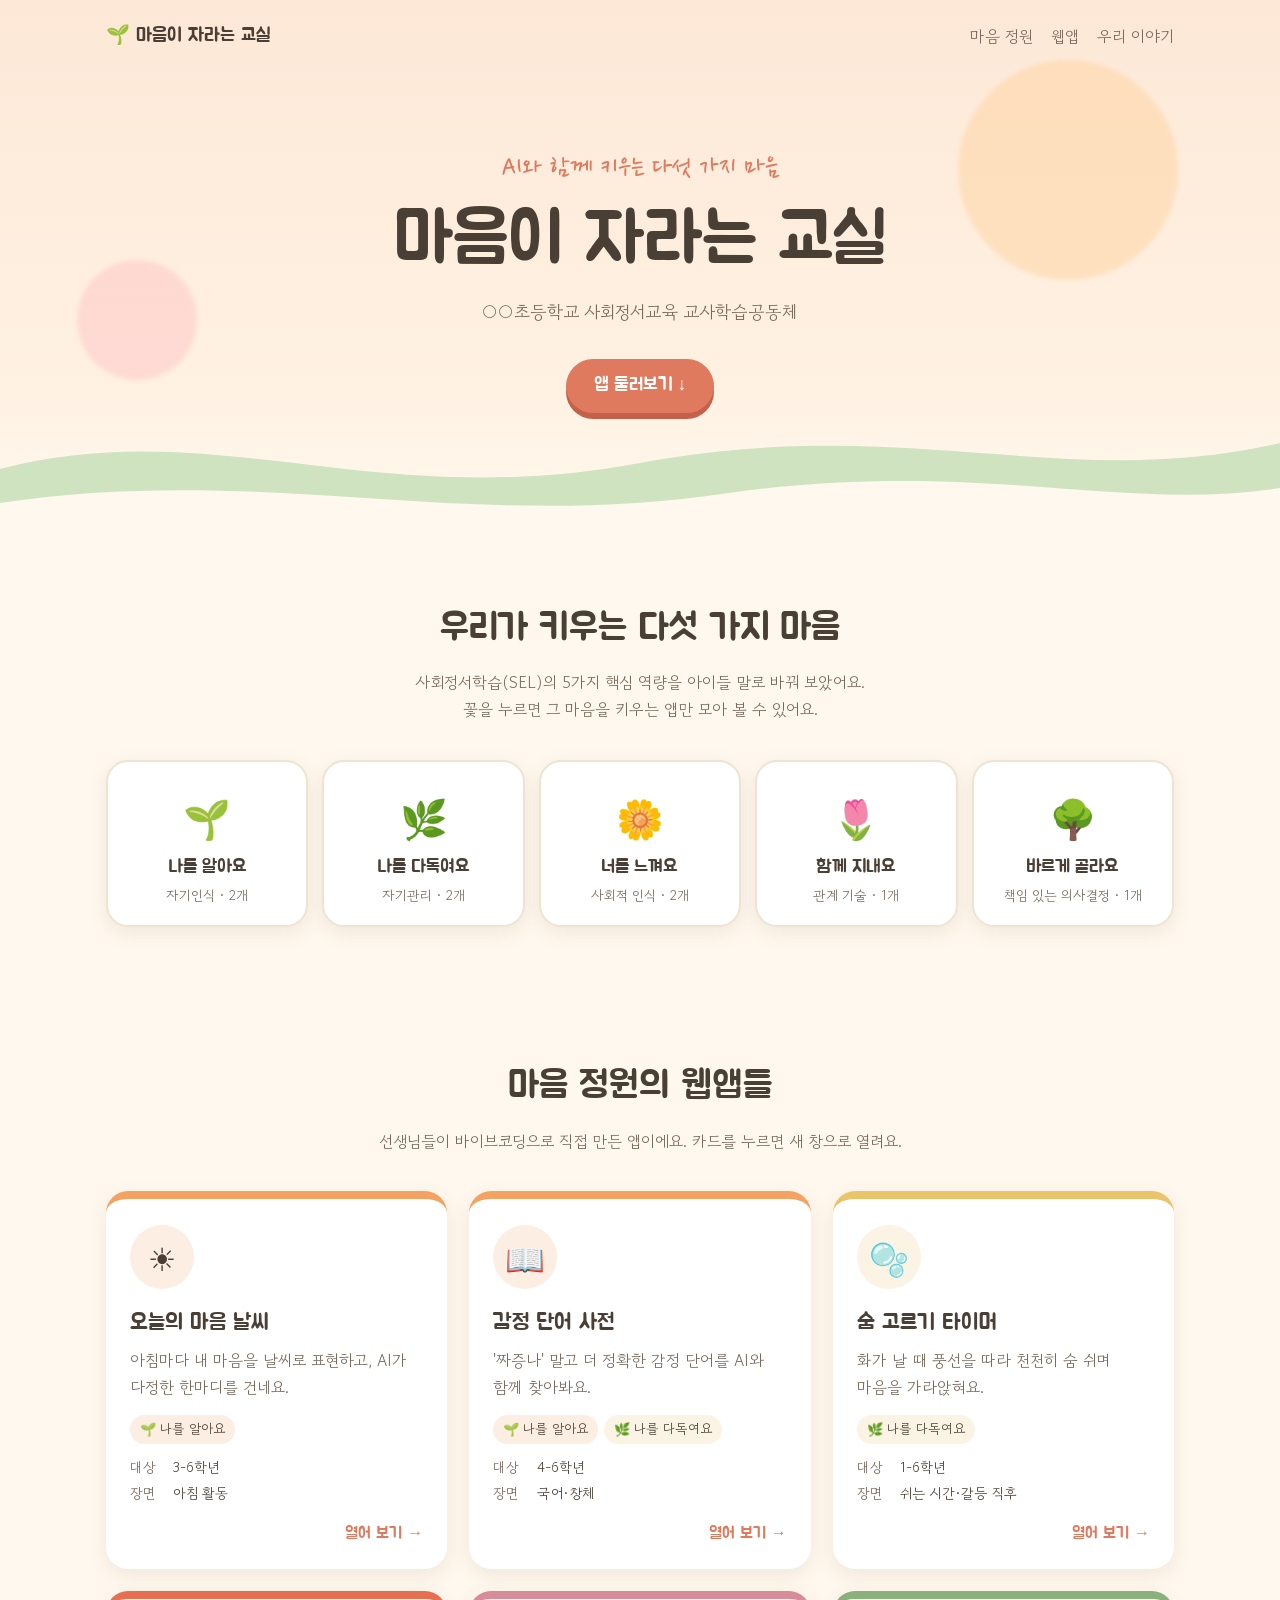
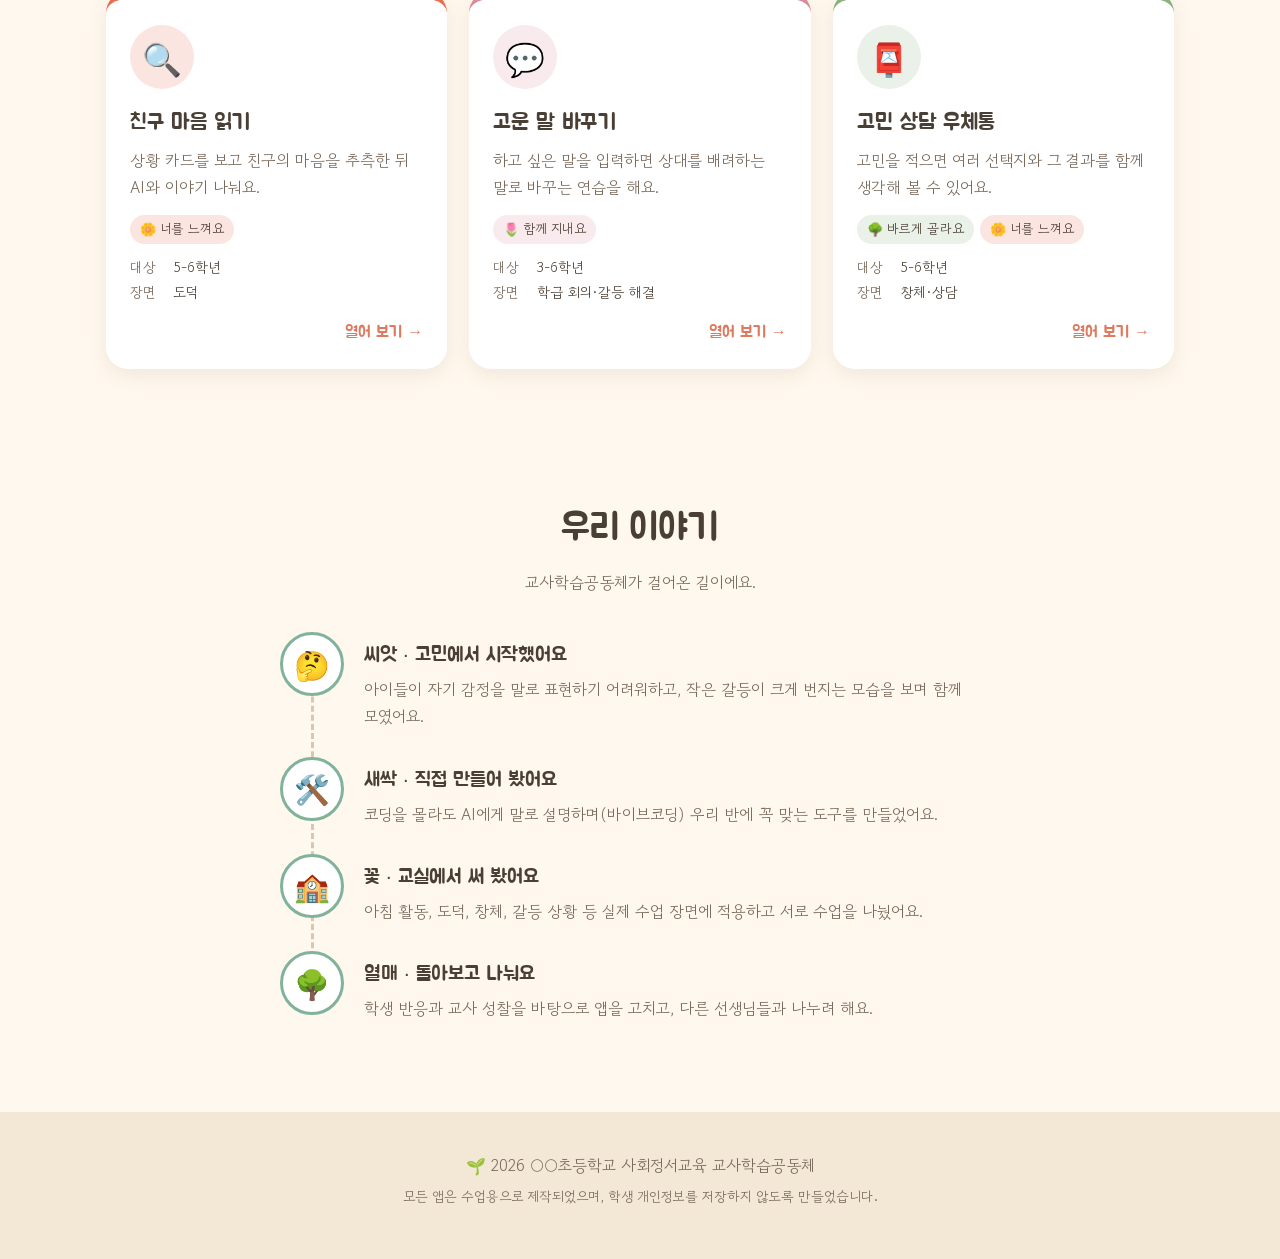
==== index.html @ 5e3322c6 "사회정서교육 교학공 웹앱 대문 페이지 추가 - 다섯 가지 마음(CASEL 5대 역량) 필터와 앱 카드 그리드 - apps.js 한 곳에서 앱 목록 관리 - 사례 발표용 '우리 이야" ====
<!doctype html>
<html lang="ko">
<head>
  <meta charset="utf-8" />
  <meta name="viewport" content="width=device-width, initial-scale=1" />
  <title>마음이 자라는 교실</title>
  <meta name="description" content="AI와 함께하는 사회정서교육 교사학습공동체 웹앱 모음" />
  <link rel="icon" href="data:image/svg+xml,<svg xmlns='http://www.w3.org/2000/svg' viewBox='0 0 100 100'><text y='.9em' font-size='90'>🌱</text></svg>" />
  <link rel="preconnect" href="https://fonts.googleapis.com" />
  <link rel="preconnect" href="https://fonts.gstatic.com" crossorigin />
  <link href="https://fonts.googleapis.com/css2?family=Gowun+Dodum&family=Jua&family=Nanum+Pen+Script&display=swap" rel="stylesheet" />
  <link rel="stylesheet" href="style.css" />
</head>
<body>

  <!-- ① 대문 -->
  <header class="hero">
    <nav class="nav">
      <span class="nav-logo">🌱 마음이 자라는 교실</span>
      <div class="nav-links">
        <a href="#garden">마음 정원</a>
        <a href="#apps">웹앱</a>
        <a href="#story">우리 이야기</a>
      </div>
    </nav>

    <div class="hero-body">
      <p class="hero-hand">AI와 함께 키우는 다섯 가지 마음</p>
      <h1>마음이 자라는 교실</h1>
      <p class="hero-sub">
        <!-- ✏️ 학교 이름·교학공 이름으로 바꿔 주세요 -->
        ○○초등학교 사회정서교육 교사학습공동체
      </p>
      <a class="btn-main" href="#apps">앱 둘러보기 ↓</a>
    </div>

    <svg class="hero-hills" viewBox="0 0 1440 160" preserveAspectRatio="none" aria-hidden="true">
      <path d="M0,96 C240,40 420,140 720,90 C1020,40 1200,120 1440,70 L1440,160 L0,160 Z" fill="#CFE3C0"/>
      <path d="M0,130 C300,90 520,160 820,120 C1100,85 1260,140 1440,115 L1440,160 L0,160 Z" fill="#FFF8EE"/>
    </svg>
  </header>

  <main>
    <!-- ② 다섯 가지 마음 (필터 겸용) -->
    <section id="garden" class="section">
      <h2 class="section-title">우리가 키우는 다섯 가지 마음</h2>
      <p class="section-lead">사회정서학습(SEL)의 5가지 핵심 역량을 아이들 말로 바꿔 보았어요.<br>꽃을 누르면 그 마음을 키우는 앱만 모아 볼 수 있어요.</p>
      <div class="hearts" id="hearts"></div>
    </section>

    <!-- ③ 웹앱 카드 -->
    <section id="apps" class="section">
      <h2 class="section-title">마음 정원의 웹앱들</h2>
      <p class="section-lead" id="filter-label">선생님들이 바이브코딩으로 직접 만든 앱이에요. 카드를 누르면 새 창으로 열려요.</p>
      <div class="grid" id="grid"></div>
    </section>

    <!-- ④ 우리 이야기 (사례 발표용) -->
    <section id="story" class="section">
      <h2 class="section-title">우리 이야기</h2>
      <p class="section-lead">교사학습공동체가 걸어온 길이에요.</p>
      <!-- ✏️ 실제 운영 내용으로 바꿔 주세요 -->
      <ol class="timeline">
        <li>
          <span class="step-emoji">🤔</span>
          <div>
            <h3>씨앗 · 고민에서 시작했어요</h3>
            <p>아이들이 자기 감정을 말로 표현하기 어려워하고, 작은 갈등이 크게 번지는 모습을 보며 함께 모였어요.</p>
          </div>
        </li>
        <li>
          <span class="step-emoji">🛠️</span>
          <div>
            <h3>새싹 · 직접 만들어 봤어요</h3>
            <p>코딩을 몰라도 AI에게 말로 설명하며(바이브코딩) 우리 반에 꼭 맞는 도구를 만들었어요.</p>
          </div>
        </li>
        <li>
          <span class="step-emoji">🏫</span>
          <div>
            <h3>꽃 · 교실에서 써 봤어요</h3>
            <p>아침 활동, 도덕, 창체, 갈등 상황 등 실제 수업 장면에 적용하고 서로 수업을 나눴어요.</p>
          </div>
        </li>
        <li>
          <span class="step-emoji">🌳</span>
          <div>
            <h3>열매 · 돌아보고 나눠요</h3>
            <p>학생 반응과 교사 성찰을 바탕으로 앱을 고치고, 다른 선생님들과 나누려 해요.</p>
          </div>
        </li>
      </ol>
    </section>
  </main>

  <footer class="footer">
    <!-- ✏️ 참여 선생님 이름 등 -->
    <p>🌱 2026 ○○초등학교 사회정서교육 교사학습공동체</p>
    <p class="footer-small">모든 앱은 수업용으로 제작되었으며, 학생 개인정보를 저장하지 않도록 만들었습니다.</p>
  </footer>

  <script src="apps.js"></script>
  <script src="script.js"></script>
</body>
</html>
---- style.css ----
:root {
  --bg: #FFF8EE;
  --paper: #FFFFFF;
  --ink: #4A3F35;
  --ink-soft: #7A6B5D;
  --line: #EFE3D3;
  --sky: #FDE8D7;
  --accent: #E07A5F;
  --green: #81B29A;
  --radius: 22px;
  --shadow: 0 6px 20px rgba(122, 90, 60, .10);
}

* { box-sizing: border-box; }
html { scroll-behavior: smooth; }
body {
  margin: 0;
  background: var(--bg);
  color: var(--ink);
  font-family: "Gowun Dodum", system-ui, sans-serif;
  line-height: 1.7;
  word-break: keep-all;
}
h1, h2, h3 { font-family: "Jua", sans-serif; font-weight: 400; margin: 0; }
a { color: inherit; }

/* ---------- 대문 ---------- */
.hero {
  position: relative;
  background: linear-gradient(180deg, var(--sky) 0%, #FFF1E2 70%, var(--bg) 100%);
  padding-bottom: 120px;
  overflow: hidden;
}
.hero::before, .hero::after {           /* 몽글몽글 햇살 */
  content: "";
  position: absolute;
  border-radius: 50%;
  filter: blur(2px);
  opacity: .55;
}
.hero::before { width: 220px; height: 220px; background: #FFD6A5; top: 60px; right: 8%; }
.hero::after  { width: 120px; height: 120px; background: #FFC8C8; top: 260px; left: 6%; }

.nav {
  position: relative; z-index: 2;
  display: flex; justify-content: space-between; align-items: center;
  max-width: 1100px; margin: 0 auto; padding: 20px 16px;
}
.nav-logo { font-family: "Jua", sans-serif; font-size: 1.2rem; }
.nav-links { display: flex; gap: 18px; }
.nav-links a { text-decoration: none; color: var(--ink-soft); }
.nav-links a:hover { color: var(--accent); }

.hero-body {
  position: relative; z-index: 2;
  text-align: center; padding: 70px 16px 0;
}
.hero-hand {
  font-family: "Nanum Pen Script", cursive;
  font-size: 1.9rem; color: var(--accent); margin: 0 0 4px;
}
.hero h1 { font-size: clamp(2.6rem, 8vw, 4.4rem); line-height: 1.2; }
.hero-sub { color: var(--ink-soft); font-size: 1.1rem; margin: 14px 0 32px; }
.btn-main {
  display: inline-block; text-decoration: none;
  background: var(--accent); color: #fff;
  padding: 12px 28px; border-radius: 999px;
  font-family: "Jua", sans-serif; font-size: 1.1rem;
  box-shadow: 0 6px 0 #C4614A;
  transition: transform .15s, box-shadow .15s;
}
.btn-main:hover { transform: translateY(2px); box-shadow: 0 4px 0 #C4614A; }
.hero-hills { position: absolute; left: 0; bottom: 0; width: 100%; height: 160px; }

/* ---------- 섹션 공통 ---------- */
.section { max-width: 1100px; margin: 0 auto; padding: 64px 16px; }
.section-title { text-align: center; font-size: clamp(1.7rem, 4.5vw, 2.3rem); }
.section-lead { text-align: center; color: var(--ink-soft); margin: 10px 0 36px; }

/* ---------- 다섯 가지 마음 ---------- */
.hearts {
  display: grid; gap: 14px;
  grid-template-columns: repeat(5, 1fr);
}
.heart {
  font: inherit; color: inherit; cursor: pointer;
  display: flex; flex-direction: column; align-items: center; gap: 2px;
  background: var(--paper);
  border: 2px solid var(--line);
  border-radius: var(--radius);
  padding: 22px 8px 18px;
  box-shadow: var(--shadow);
  transition: transform .2s, border-color .2s, background .2s;
}
.heart:hover { transform: translateY(-4px); border-color: var(--c); }
.heart.is-active { border-color: var(--c); background: color-mix(in srgb, var(--c) 14%, white); }
.heart-emoji { font-size: 2.4rem; transition: transform .3s; }
.heart:hover .heart-emoji, .heart.is-active .heart-emoji { transform: scale(1.15) rotate(-6deg); }
.heart-label { font-family: "Jua", sans-serif; font-size: 1.15rem; }
.heart-full { font-size: .85rem; color: var(--ink-soft); }

/* ---------- 앱 카드 ---------- */
.grid {
  display: grid; gap: 22px;
  grid-template-columns: repeat(auto-fill, minmax(280px, 1fr));
}
.card {
  position: relative;
  display: flex; flex-direction: column;
  text-decoration: none;
  background: var(--paper);
  border-radius: var(--radius);
  padding: 26px 24px 22px;
  box-shadow: var(--shadow);
  border-top: 8px solid var(--c);
  transition: transform .2s, box-shadow .2s;
  animation: pop .5s both;
  animation-delay: var(--d);
}
.card:hover { transform: translateY(-6px) rotate(-.4deg); box-shadow: 0 14px 30px rgba(122, 90, 60, .16); }
.card-emoji {
  display: grid; place-items: center;
  width: 64px; height: 64px; font-size: 2rem;
  border-radius: 50%;
  background: color-mix(in srgb, var(--c) 18%, white);
  margin-bottom: 14px;
}
.card-name { font-size: 1.4rem; }
.card-desc { margin: 6px 0 14px; color: var(--ink-soft); flex: 1; }
.card-tags { display: flex; flex-wrap: wrap; gap: 6px; margin-bottom: 12px; }
.tag {
  font-size: .82rem; padding: 3px 10px; border-radius: 999px;
  background: color-mix(in srgb, var(--c) 18%, white);
}
.card-meta { margin: 0 0 14px; font-size: .88rem; display: grid; gap: 2px; }
.card-meta div { display: flex; gap: 8px; }
.card-meta dt { color: var(--ink-soft); min-width: 2.5em; }
.card-meta dd { margin: 0; }
.card-open {
  align-self: flex-end;
  font-family: "Jua", sans-serif; color: var(--accent);
  transition: transform .2s;
}
.card:hover .card-open { transform: translateX(4px); }

@keyframes pop {
  from { opacity: 0; transform: translateY(14px); }
  to   { opacity: 1; transform: none; }
}

/* ---------- 우리 이야기 ---------- */
.timeline { list-style: none; margin: 0 auto; padding: 0; max-width: 720px; position: relative; }
.timeline::before {
  content: ""; position: absolute; left: 31px; top: 10px; bottom: 10px;
  border-left: 3px dashed #D9C7B0;
}
.timeline li { position: relative; display: flex; gap: 20px; margin-bottom: 26px; }
.step-emoji {
  flex: none; z-index: 1;
  display: grid; place-items: center;
  width: 64px; height: 64px; font-size: 1.8rem;
  background: var(--paper); border: 3px solid var(--green); border-radius: 50%;
}
.timeline h3 { font-size: 1.25rem; margin-top: 6px; }
.timeline p { margin: 4px 0 0; color: var(--ink-soft); }

/* ---------- 푸터 ---------- */
.footer {
  text-align: center; padding: 40px 16px 50px;
  background: #F3E7D6; color: var(--ink-soft);
}
.footer p { margin: 0; }
.footer-small { font-size: .85rem; margin-top: 6px !important; }

/* ---------- 모바일 ---------- */
@media (max-width: 760px) {
  .nav-links { display: none; }
  .hearts { grid-template-columns: repeat(2, 1fr); }
  .hearts .heart:last-child { grid-column: span 2; }
  .hero-body { padding-top: 40px; }
}

@media (prefers-reduced-motion: reduce) {
  * { animation: none !important; transition: none !important; scroll-behavior: auto !important; }
}
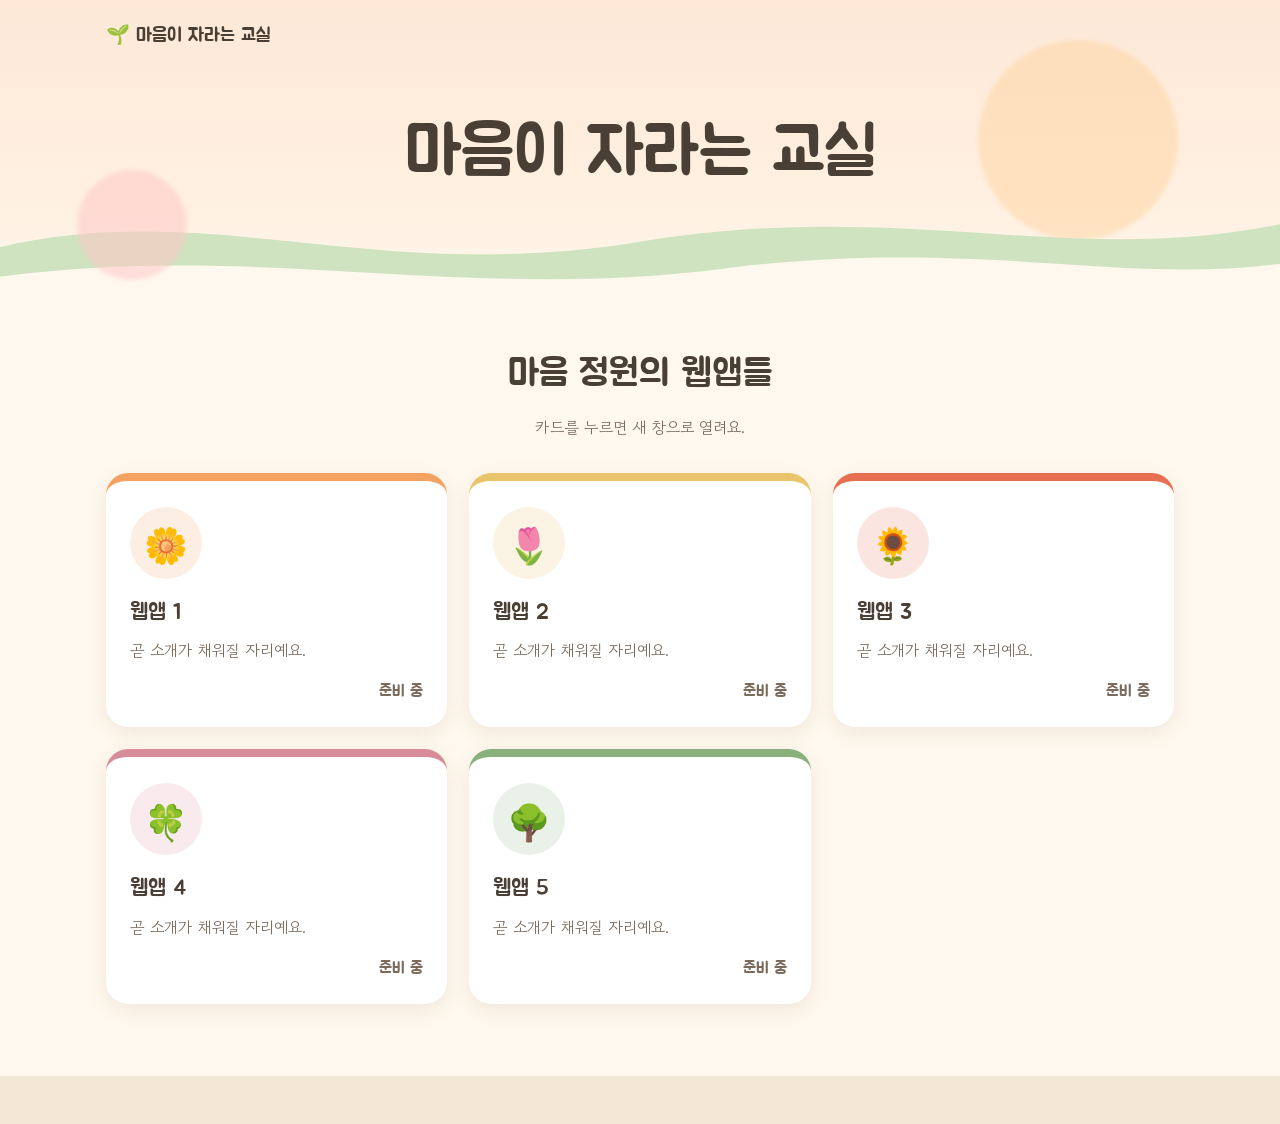
==== commit 2f716a37: "대문 간소화 및 숨은 관리자 페이지 추가 - 5대 역량·우리 이야기·학교명·푸터 문구 제거, 웹앱 카드만 남김 - 🌱 3초 길게 누르기 → 암호(기본 4021) → 관리자 페이지 " ====
--- a/index.html
+++ b/index.html
@@ -4,34 +4,21 @@
   <meta charset="utf-8" />
   <meta name="viewport" content="width=device-width, initial-scale=1" />
   <title>마음이 자라는 교실</title>
-  <meta name="description" content="AI와 함께하는 사회정서교육 교사학습공동체 웹앱 모음" />
   <link rel="icon" href="data:image/svg+xml,<svg xmlns='http://www.w3.org/2000/svg' viewBox='0 0 100 100'><text y='.9em' font-size='90'>🌱</text></svg>" />
   <link rel="preconnect" href="https://fonts.googleapis.com" />
   <link rel="preconnect" href="https://fonts.gstatic.com" crossorigin />
-  <link href="https://fonts.googleapis.com/css2?family=Gowun+Dodum&family=Jua&family=Nanum+Pen+Script&display=swap" rel="stylesheet" />
+  <link href="https://fonts.googleapis.com/css2?family=Gowun+Dodum&family=Jua&display=swap" rel="stylesheet" />
   <link rel="stylesheet" href="style.css" />
 </head>
 <body>
 
-  <!-- ① 대문 -->
   <header class="hero">
     <nav class="nav">
-      <span class="nav-logo">🌱 마음이 자라는 교실</span>
-      <div class="nav-links">
-        <a href="#garden">마음 정원</a>
-        <a href="#apps">웹앱</a>
-        <a href="#story">우리 이야기</a>
-      </div>
+      <span class="nav-logo"><span class="sprout" id="sprout" title="">🌱</span> 마음이 자라는 교실</span>
     </nav>
 
     <div class="hero-body">
-      <p class="hero-hand">AI와 함께 키우는 다섯 가지 마음</p>
       <h1>마음이 자라는 교실</h1>
-      <p class="hero-sub">
-        <!-- ✏️ 학교 이름·교학공 이름으로 바꿔 주세요 -->
-        ○○초등학교 사회정서교육 교사학습공동체
-      </p>
-      <a class="btn-main" href="#apps">앱 둘러보기 ↓</a>
     </div>
 
     <svg class="hero-hills" viewBox="0 0 1440 160" preserveAspectRatio="none" aria-hidden="true">
@@ -41,65 +28,18 @@
   </header>
 
   <main>
-    <!-- ② 다섯 가지 마음 (필터 겸용) -->
-    <section id="garden" class="section">
-      <h2 class="section-title">우리가 키우는 다섯 가지 마음</h2>
-      <p class="section-lead">사회정서학습(SEL)의 5가지 핵심 역량을 아이들 말로 바꿔 보았어요.<br>꽃을 누르면 그 마음을 키우는 앱만 모아 볼 수 있어요.</p>
-      <div class="hearts" id="hearts"></div>
-    </section>
-
-    <!-- ③ 웹앱 카드 -->
     <section id="apps" class="section">
       <h2 class="section-title">마음 정원의 웹앱들</h2>
-      <p class="section-lead" id="filter-label">선생님들이 바이브코딩으로 직접 만든 앱이에요. 카드를 누르면 새 창으로 열려요.</p>
+      <p class="section-lead">카드를 누르면 새 창으로 열려요.</p>
       <div class="grid" id="grid"></div>
-    </section>
-
-    <!-- ④ 우리 이야기 (사례 발표용) -->
-    <section id="story" class="section">
-      <h2 class="section-title">우리 이야기</h2>
-      <p class="section-lead">교사학습공동체가 걸어온 길이에요.</p>
-      <!-- ✏️ 실제 운영 내용으로 바꿔 주세요 -->
-      <ol class="timeline">
-        <li>
-          <span class="step-emoji">🤔</span>
-          <div>
-            <h3>씨앗 · 고민에서 시작했어요</h3>
-            <p>아이들이 자기 감정을 말로 표현하기 어려워하고, 작은 갈등이 크게 번지는 모습을 보며 함께 모였어요.</p>
-          </div>
-        </li>
-        <li>
-          <span class="step-emoji">🛠️</span>
-          <div>
-            <h3>새싹 · 직접 만들어 봤어요</h3>
-            <p>코딩을 몰라도 AI에게 말로 설명하며(바이브코딩) 우리 반에 꼭 맞는 도구를 만들었어요.</p>
-          </div>
-        </li>
-        <li>
-          <span class="step-emoji">🏫</span>
-          <div>
-            <h3>꽃 · 교실에서 써 봤어요</h3>
-            <p>아침 활동, 도덕, 창체, 갈등 상황 등 실제 수업 장면에 적용하고 서로 수업을 나눴어요.</p>
-          </div>
-        </li>
-        <li>
-          <span class="step-emoji">🌳</span>
-          <div>
-            <h3>열매 · 돌아보고 나눠요</h3>
-            <p>학생 반응과 교사 성찰을 바탕으로 앱을 고치고, 다른 선생님들과 나누려 해요.</p>
-          </div>
-        </li>
-      </ol>
     </section>
   </main>
 
-  <footer class="footer">
-    <!-- ✏️ 참여 선생님 이름 등 -->
-    <p>🌱 2026 ○○초등학교 사회정서교육 교사학습공동체</p>
-    <p class="footer-small">모든 앱은 수업용으로 제작되었으며, 학생 개인정보를 저장하지 않도록 만들었습니다.</p>
-  </footer>
+  <footer class="footer"></footer>
 
   <script src="apps.js"></script>
+  <script src="store.js"></script>
+  <script src="pin.js"></script>
   <script src="script.js"></script>
 </body>
 </html>
--- a/style.css
+++ b/style.css
@@ -28,7 +28,7 @@
 .hero {
   position: relative;
   background: linear-gradient(180deg, var(--sky) 0%, #FFF1E2 70%, var(--bg) 100%);
-  padding-bottom: 120px;
+  padding-bottom: 110px;
   overflow: hidden;
 }
 .hero::before, .hero::after {           /* 몽글몽글 햇살 */
@@ -38,74 +38,45 @@
   filter: blur(2px);
   opacity: .55;
 }
-.hero::before { width: 220px; height: 220px; background: #FFD6A5; top: 60px; right: 8%; }
-.hero::after  { width: 120px; height: 120px; background: #FFC8C8; top: 260px; left: 6%; }
+.hero::before { width: 200px; height: 200px; background: #FFD6A5; top: 40px; right: 8%; }
+.hero::after  { width: 110px; height: 110px; background: #FFC8C8; top: 170px; left: 6%; }
 
 .nav {
   position: relative; z-index: 2;
-  display: flex; justify-content: space-between; align-items: center;
+  display: flex; align-items: center;
   max-width: 1100px; margin: 0 auto; padding: 20px 16px;
 }
-.nav-logo { font-family: "Jua", sans-serif; font-size: 1.2rem; }
-.nav-links { display: flex; gap: 18px; }
-.nav-links a { text-decoration: none; color: var(--ink-soft); }
-.nav-links a:hover { color: var(--accent); }
+.nav-logo { font-family: "Jua", sans-serif; font-size: 1.2rem; display: flex; align-items: center; gap: 6px; }
+
+.sprout {
+  display: inline-block;
+  cursor: default;
+  user-select: none; -webkit-user-select: none;
+  -webkit-touch-callout: none;
+  touch-action: none;
+  transform-origin: 50% 90%;
+  transition: transform .2s;
+}
+.sprout.is-holding { transform: scale(1.6) rotate(-8deg); transition: transform 3s ease-in; }
 
 .hero-body {
   position: relative; z-index: 2;
-  text-align: center; padding: 70px 16px 0;
+  text-align: center; padding: 40px 16px 0;
 }
-.hero-hand {
-  font-family: "Nanum Pen Script", cursive;
-  font-size: 1.9rem; color: var(--accent); margin: 0 0 4px;
-}
-.hero h1 { font-size: clamp(2.6rem, 8vw, 4.4rem); line-height: 1.2; }
-.hero-sub { color: var(--ink-soft); font-size: 1.1rem; margin: 14px 0 32px; }
-.btn-main {
-  display: inline-block; text-decoration: none;
-  background: var(--accent); color: #fff;
-  padding: 12px 28px; border-radius: 999px;
-  font-family: "Jua", sans-serif; font-size: 1.1rem;
-  box-shadow: 0 6px 0 #C4614A;
-  transition: transform .15s, box-shadow .15s;
-}
-.btn-main:hover { transform: translateY(2px); box-shadow: 0 4px 0 #C4614A; }
-.hero-hills { position: absolute; left: 0; bottom: 0; width: 100%; height: 160px; }
+.hero h1 { font-size: clamp(2.4rem, 8vw, 4.2rem); line-height: 1.2; }
+.hero-hills { position: absolute; left: 0; bottom: 0; width: 100%; height: 140px; }
 
-/* ---------- 섹션 공통 ---------- */
-.section { max-width: 1100px; margin: 0 auto; padding: 64px 16px; }
+/* ---------- 섹션 ---------- */
+.section { max-width: 1100px; margin: 0 auto; padding: 40px 16px 72px; }
 .section-title { text-align: center; font-size: clamp(1.7rem, 4.5vw, 2.3rem); }
-.section-lead { text-align: center; color: var(--ink-soft); margin: 10px 0 36px; }
-
-/* ---------- 다섯 가지 마음 ---------- */
-.hearts {
-  display: grid; gap: 14px;
-  grid-template-columns: repeat(5, 1fr);
-}
-.heart {
-  font: inherit; color: inherit; cursor: pointer;
-  display: flex; flex-direction: column; align-items: center; gap: 2px;
-  background: var(--paper);
-  border: 2px solid var(--line);
-  border-radius: var(--radius);
-  padding: 22px 8px 18px;
-  box-shadow: var(--shadow);
-  transition: transform .2s, border-color .2s, background .2s;
-}
-.heart:hover { transform: translateY(-4px); border-color: var(--c); }
-.heart.is-active { border-color: var(--c); background: color-mix(in srgb, var(--c) 14%, white); }
-.heart-emoji { font-size: 2.4rem; transition: transform .3s; }
-.heart:hover .heart-emoji, .heart.is-active .heart-emoji { transform: scale(1.15) rotate(-6deg); }
-.heart-label { font-family: "Jua", sans-serif; font-size: 1.15rem; }
-.heart-full { font-size: .85rem; color: var(--ink-soft); }
+.section-lead { text-align: center; color: var(--ink-soft); margin: 8px 0 32px; }
 
 /* ---------- 앱 카드 ---------- */
 .grid {
   display: grid; gap: 22px;
-  grid-template-columns: repeat(auto-fill, minmax(280px, 1fr));
+  grid-template-columns: repeat(auto-fill, minmax(260px, 1fr));
 }
 .card {
-  position: relative;
   display: flex; flex-direction: column;
   text-decoration: none;
   background: var(--paper);
@@ -117,69 +88,83 @@
   animation: pop .5s both;
   animation-delay: var(--d);
 }
-.card:hover { transform: translateY(-6px) rotate(-.4deg); box-shadow: 0 14px 30px rgba(122, 90, 60, .16); }
+a.card:hover { transform: translateY(-6px) rotate(-.4deg); box-shadow: 0 14px 30px rgba(122, 90, 60, .16); }
+.card.is-empty { opacity: .7; }
 .card-emoji {
   display: grid; place-items: center;
-  width: 64px; height: 64px; font-size: 2rem;
+  width: 72px; height: 72px; font-size: 2.2rem;
   border-radius: 50%;
   background: color-mix(in srgb, var(--c) 18%, white);
   margin-bottom: 14px;
+  overflow: hidden;
 }
+.card-emoji img { width: 100%; height: 100%; object-fit: cover; }
 .card-name { font-size: 1.4rem; }
 .card-desc { margin: 6px 0 14px; color: var(--ink-soft); flex: 1; }
-.card-tags { display: flex; flex-wrap: wrap; gap: 6px; margin-bottom: 12px; }
-.tag {
-  font-size: .82rem; padding: 3px 10px; border-radius: 999px;
-  background: color-mix(in srgb, var(--c) 18%, white);
-}
-.card-meta { margin: 0 0 14px; font-size: .88rem; display: grid; gap: 2px; }
-.card-meta div { display: flex; gap: 8px; }
-.card-meta dt { color: var(--ink-soft); min-width: 2.5em; }
-.card-meta dd { margin: 0; }
 .card-open {
   align-self: flex-end;
   font-family: "Jua", sans-serif; color: var(--accent);
   transition: transform .2s;
 }
-.card:hover .card-open { transform: translateX(4px); }
+.card.is-empty .card-open { color: var(--ink-soft); }
+a.card:hover .card-open { transform: translateX(4px); }
 
 @keyframes pop {
   from { opacity: 0; transform: translateY(14px); }
   to   { opacity: 1; transform: none; }
 }
 
-/* ---------- 우리 이야기 ---------- */
-.timeline { list-style: none; margin: 0 auto; padding: 0; max-width: 720px; position: relative; }
-.timeline::before {
-  content: ""; position: absolute; left: 31px; top: 10px; bottom: 10px;
-  border-left: 3px dashed #D9C7B0;
+/* ---------- 푸터 (빈 띠) ---------- */
+.footer { height: 48px; background: #F3E7D6; }
+
+/* ---------- 버튼 ---------- */
+.btn-main, .btn-ghost {
+  font: inherit; font-family: "Jua", sans-serif; font-size: 1rem;
+  border: 0; cursor: pointer; text-decoration: none;
+  padding: 10px 22px; border-radius: 999px;
+  display: inline-flex; align-items: center; gap: 6px;
 }
-.timeline li { position: relative; display: flex; gap: 20px; margin-bottom: 26px; }
-.step-emoji {
-  flex: none; z-index: 1;
-  display: grid; place-items: center;
-  width: 64px; height: 64px; font-size: 1.8rem;
-  background: var(--paper); border: 3px solid var(--green); border-radius: 50%;
+.btn-main { background: var(--accent); color: #fff; box-shadow: 0 4px 0 #C4614A; }
+.btn-main:active { transform: translateY(2px); box-shadow: 0 2px 0 #C4614A; }
+.btn-ghost { background: #F3E7D6; color: var(--ink); }
+
+/* ---------- 암호 팝업 ---------- */
+.pin-backdrop {
+  position: fixed; inset: 0; z-index: 50;
+  display: grid; place-items: center; padding: 16px;
+  background: rgba(74, 63, 53, .35);
+  backdrop-filter: blur(3px);
 }
-.timeline h3 { font-size: 1.25rem; margin-top: 6px; }
-.timeline p { margin: 4px 0 0; color: var(--ink-soft); }
+.pin-box {
+  width: min(340px, 100%);
+  background: var(--paper); border-radius: var(--radius);
+  padding: 28px 24px 22px; text-align: center;
+  box-shadow: 0 20px 50px rgba(74, 63, 53, .25);
+  animation: pop .25s both;
+}
+.pin-box.shake { animation: shake .35s; }
+.pin-emoji { font-size: 2.2rem; }
+.pin-box h2 { font-size: 1.4rem; }
+.pin-box p { margin: 4px 0 0; color: var(--ink-soft); }
+.pin-input {
+  margin-top: 16px; width: 160px;
+  font: inherit; font-size: 1.8rem; letter-spacing: .5em; text-align: center;
+  padding: 8px 0 8px .5em;
+  border: 2px solid var(--line); border-radius: 14px; outline: none;
+}
+.pin-input:focus { border-color: var(--accent); }
+.pin-msg { min-height: 1.7em; font-size: .9rem; color: var(--accent) !important; }
+.pin-actions { display: flex; justify-content: center; gap: 10px; margin-top: 6px; }
 
-/* ---------- 푸터 ---------- */
-.footer {
-  text-align: center; padding: 40px 16px 50px;
-  background: #F3E7D6; color: var(--ink-soft);
+@keyframes shake {
+  20%, 60% { transform: translateX(-8px); }
+  40%, 80% { transform: translateX(8px); }
 }
-.footer p { margin: 0; }
-.footer-small { font-size: .85rem; margin-top: 6px !important; }
 
-/* ---------- 모바일 ---------- */
 @media (max-width: 760px) {
-  .nav-links { display: none; }
-  .hearts { grid-template-columns: repeat(2, 1fr); }
-  .hearts .heart:last-child { grid-column: span 2; }
-  .hero-body { padding-top: 40px; }
+  .hero-body { padding-top: 24px; }
 }
 
 @media (prefers-reduced-motion: reduce) {
-  * { animation: none !important; transition: none !important; scroll-behavior: auto !important; }
+  * { animation: none !important; scroll-behavior: auto !important; }
 }
